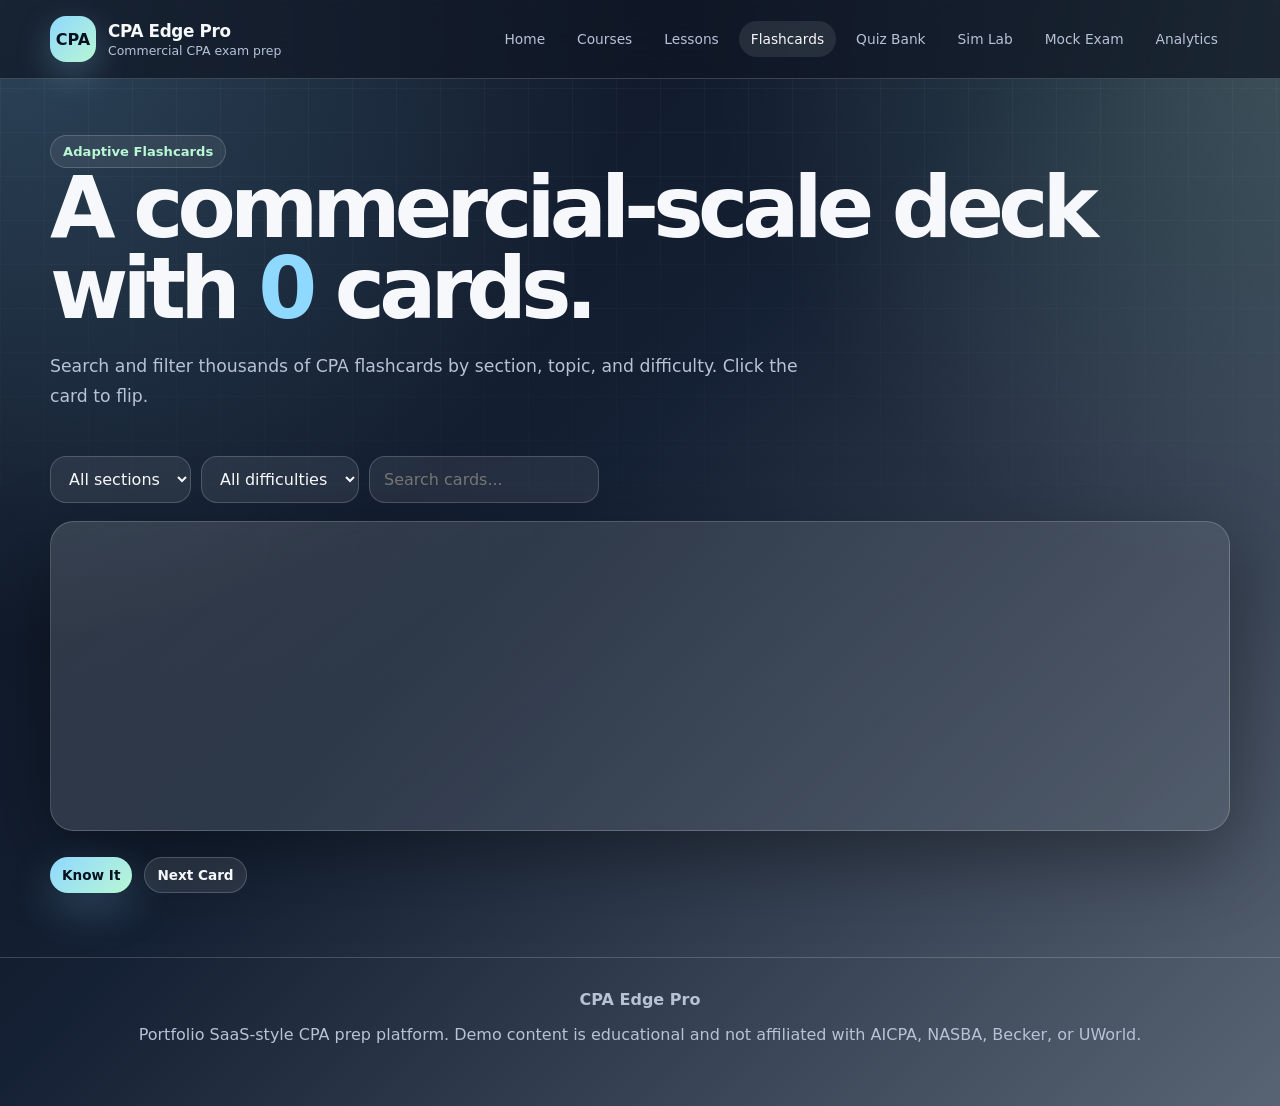
==== flashcards.html @ cbc44b8f "Add files via upload" ====
<!DOCTYPE html><html lang="en"><head><meta charset="UTF-8"><meta name="viewport" content="width=device-width, initial-scale=1.0"><title>Flashcards | CPA Edge Pro</title><link rel="stylesheet" href="styles.css"></head><body><header class="app-header"><div class="shell header-inner"><a class="brand" href="index.html"><span class="logo">CPA</span><div><h1>CPA Edge Pro</h1><p>Commercial CPA exam prep</p></div></a><nav><a href="index.html">Home</a><a href="courses.html">Courses</a><a href="lessons.html">Lessons</a><a href="flashcards.html">Flashcards</a><a href="quiz-bank.html">Quiz Bank</a><a href="simulations.html">Sim Lab</a><a href="mock-exam.html">Mock Exam</a><a href="analytics.html">Analytics</a></nav></div></header><main class="shell"><section class="page-hero"><div class="eyebrow">Adaptive Flashcards</div><h2>A commercial-scale deck with <span id="deckCount">0</span> cards.</h2><p>Search and filter thousands of CPA flashcards by section, topic, and difficulty. Click the card to flip.</p></section><div class="toolbar"><select id="cardSec" onchange="filterCards()"><option value="">All sections</option><option>FAR</option><option>AUD</option><option>REG</option><option>BAR</option><option>ISC</option><option>TCP</option></select><select id="cardDiff" onchange="filterCards()"><option value="">All difficulties</option><option>Foundation</option><option>Application</option><option>Exam Trap</option><option>Simulation</option></select><input id="cardSearch" class="input" placeholder="Search cards..." oninput="filterCards()"></div><section><article id="flashcard" class="card flashcard" onclick="flipCard()"><div><p class="muted" id="cardMeta"></p><h3 id="cardText"></h3></div></article><div class="controls"><button class="btn small" onclick="knowCard()">Know It</button><button class="btn small secondary" onclick="nextCard()">Next Card</button></div></section></main><footer class="footer"><div class="shell"><strong>CPA Edge Pro</strong><p>Portfolio SaaS-style CPA prep platform. Demo content is educational and not affiliated with AICPA, NASBA, Becker, or UWorld.</p></div></footer><script src="data/content.js"></script><script src="app.js"></script></body></html>
---- styles.css ----
:root{--bg:#101724;--bg2:#172233;--surface:rgba(255,255,255,.09);--surface2:rgba(255,255,255,.15);--border:rgba(255,255,255,.18);--text:#f6f8fb;--muted:#b7c2d6;--accent:#8fd8ff;--accent2:#b8f7d4;--gold:#ffe29a;--danger:#ff9fa3;--success:#9ef0c0;--shadow:0 24px 80px rgba(0,0,0,.38);--radius:24px}*{box-sizing:border-box}html{scroll-behavior:smooth}body{margin:0;font-family:Inter,ui-sans-serif,system-ui,-apple-system,BlinkMacSystemFont,"Segoe UI",sans-serif;color:var(--text);background:radial-gradient(circle at top left,rgba(143,216,255,.26),transparent 38%),radial-gradient(circle at top right,rgba(184,247,212,.18),transparent 34%),linear-gradient(135deg,#0c1220 0%,#142033 45%,#eef5ff 220%);min-height:100vh}body:before{content:"";position:fixed;inset:0;background-image:linear-gradient(rgba(255,255,255,.035) 1px,transparent 1px),linear-gradient(90deg,rgba(255,255,255,.035) 1px,transparent 1px);background-size:44px 44px;pointer-events:none;mask-image:linear-gradient(to bottom,#000,transparent 75%)}a{color:inherit;text-decoration:none}button,select,textarea,input{font:inherit}.shell{width:min(1180px,calc(100% - 32px));margin:auto}.app-header{position:sticky;top:0;z-index:20;backdrop-filter:blur(22px);background:rgba(16,23,36,.72);border-bottom:1px solid var(--border)}.header-inner{min-height:78px;display:flex;align-items:center;justify-content:space-between;gap:18px}.brand{display:flex;align-items:center;gap:12px}.logo{width:46px;height:46px;display:grid;place-items:center;border-radius:16px;background:linear-gradient(135deg,var(--accent),var(--accent2));color:#08111f;font-weight:900;box-shadow:0 12px 34px rgba(143,216,255,.28)}.brand h1{margin:0;font-size:1.05rem;letter-spacing:-.02em}.brand p{margin:2px 0 0;color:var(--muted);font-size:.78rem}nav{display:flex;gap:8px;flex-wrap:wrap;justify-content:flex-end}nav a{padding:10px 12px;color:var(--muted);border-radius:999px;font-size:.86rem}nav a:hover,nav a.active{background:var(--surface);color:var(--text)}.hero{padding:86px 0 44px;display:grid;grid-template-columns:1.1fr .9fr;gap:34px;align-items:center}.eyebrow,.pill{width:fit-content;padding:8px 12px;border:1px solid var(--border);border-radius:999px;color:var(--accent2);background:rgba(255,255,255,.07);font-size:.82rem;font-weight:800}.hero h2,.page-hero h2{margin:0;font-size:clamp(2.4rem,7vw,5.3rem);line-height:.95;letter-spacing:-.07em}.hero h2 span,.page-hero h2 span{color:var(--accent)}.hero-copy,.page-hero p{color:var(--muted);font-size:1.08rem;line-height:1.75;max-width:760px;margin:22px 0 0}.hero-actions,.controls{display:flex;gap:12px;flex-wrap:wrap;margin-top:26px}.btn{border:0;cursor:pointer;border-radius:999px;padding:12px 18px;color:#08111f;background:linear-gradient(135deg,var(--accent),var(--accent2));font-weight:850;box-shadow:0 16px 44px rgba(143,216,255,.24);transition:transform .18s ease,opacity .18s ease}.btn:hover{transform:translateY(-2px)}.btn.secondary{color:var(--text);background:var(--surface);border:1px solid var(--border);box-shadow:none}.btn.danger{background:rgba(255,159,163,.16);color:var(--text);border:1px solid rgba(255,159,163,.35);box-shadow:none}.btn.small{padding:9px 12px;font-size:.85rem}.hero-panel,.card{border:1px solid var(--border);border-radius:var(--radius);background:linear-gradient(145deg,rgba(255,255,255,.14),rgba(255,255,255,.06));box-shadow:var(--shadow);padding:22px}.score-ring{width:210px;height:210px;border-radius:50%;margin:12px auto 24px;display:grid;place-items:center;background:conic-gradient(var(--accent2) 0 82%,rgba(255,255,255,.12) 82% 100%);position:relative}.score-ring:before{content:"";width:158px;height:158px;border-radius:50%;background:#111a2a;position:absolute}.score-ring strong{position:relative;font-size:3rem;letter-spacing:-.06em}.panel-list{display:grid;gap:10px}.panel-list div{display:flex;justify-content:space-between;gap:14px;border:1px solid var(--border);background:rgba(255,255,255,.07);border-radius:16px;padding:12px;color:var(--muted)}.panel-list strong{color:var(--text)}.page-hero{padding:56px 0 26px}.section-title{display:flex;align-items:end;justify-content:space-between;gap:16px;margin:48px 0 18px}.section-title h2{margin:0;font-size:clamp(1.6rem,3vw,2.5rem);letter-spacing:-.04em}.section-title p,.muted,p.small{margin:6px 0 0;color:var(--muted);line-height:1.65}.grid{display:grid;gap:16px}.grid.four{grid-template-columns:repeat(4,1fr)}.grid.three{grid-template-columns:repeat(3,1fr)}.grid.two{grid-template-columns:repeat(2,1fr)}.metric h3{font-size:2rem;margin:.3rem 0;letter-spacing:-.05em}.progress-track{height:10px;background:rgba(255,255,255,.11);border-radius:999px;overflow:hidden;margin-top:14px}.progress-fill{height:100%;width:var(--value);background:linear-gradient(90deg,var(--accent),var(--accent2),var(--gold));border-radius:inherit}.toolbar{display:flex;gap:10px;flex-wrap:wrap;margin:18px 0}.input,select,textarea{border:1px solid var(--border);border-radius:16px;background:rgba(255,255,255,.08);color:var(--text);padding:12px 14px}select option{color:#111}.table{width:100%;border-collapse:collapse;overflow:hidden;border-radius:18px}.table th,.table td{text-align:left;padding:13px;border-bottom:1px solid var(--border);vertical-align:top}.table th{color:var(--accent2);font-size:.82rem;text-transform:uppercase;letter-spacing:.08em}.flashcard{min-height:310px;display:grid;place-items:center;text-align:center;cursor:pointer}.flashcard h3{font-size:clamp(1.8rem,4vw,3.2rem);line-height:1.15;letter-spacing:-.05em;max-width:950px}.option{width:100%;text-align:left;margin-top:10px;padding:14px;border-radius:16px;border:1px solid var(--border);background:rgba(255,255,255,.07);color:var(--text);cursor:pointer}.option.correct{border-color:rgba(158,240,192,.75);background:rgba(158,240,192,.16)}.option.incorrect{border-color:rgba(255,159,163,.75);background:rgba(255,159,163,.14)}.lesson-layout,.exam-layout{display:grid;grid-template-columns:300px 1fr;gap:16px}.side{display:grid;gap:10px;align-self:start;position:sticky;top:100px}.tab{border:1px solid var(--border);background:rgba(255,255,255,.07);color:var(--text);text-align:left;padding:14px;border-radius:16px;cursor:pointer}.tab.active{background:linear-gradient(135deg,rgba(143,216,255,.24),rgba(184,247,212,.14));border-color:rgba(143,216,255,.55)}.reader p,.solution{color:var(--muted);line-height:1.85}.callout{border-left:4px solid var(--accent2);background:rgba(184,247,212,.09);border-radius:14px;padding:14px 16px;margin:16px 0}.solution{display:none}.solution.show{display:block}.sim-grid{display:grid;grid-template-columns:.9fr 1.1fr;gap:16px}textarea{width:100%;min-height:280px;resize:vertical}.timer{font-size:3rem;font-weight:950;letter-spacing:-.06em}.footer{margin-top:64px;padding:32px 0 46px;color:var(--muted);text-align:center;border-top:1px solid var(--border)}.badge{display:inline-flex;padding:6px 9px;border-radius:999px;border:1px solid var(--border);background:rgba(255,255,255,.07);color:var(--muted);font-size:.78rem;margin:3px}.hidden{display:none!important}@media(max-width:920px){.hero,.lesson-layout,.exam-layout,.sim-grid{grid-template-columns:1fr}.grid.four,.grid.three,.grid.two{grid-template-columns:1fr 1fr}.side{position:static}.header-inner{align-items:flex-start;flex-direction:column;padding:14px 0}nav{justify-content:flex-start}}@media(max-width:640px){.grid.four,.grid.three,.grid.two{grid-template-columns:1fr}.hero{padding-top:42px}}@media print{.app-header,.hero-actions,.controls,.toolbar,nav{display:none}body{background:#fff;color:#000}.card{border:1px solid #ddd;color:#000;background:#fff;box-shadow:none}.muted,p.small,.reader p{color:#222}}
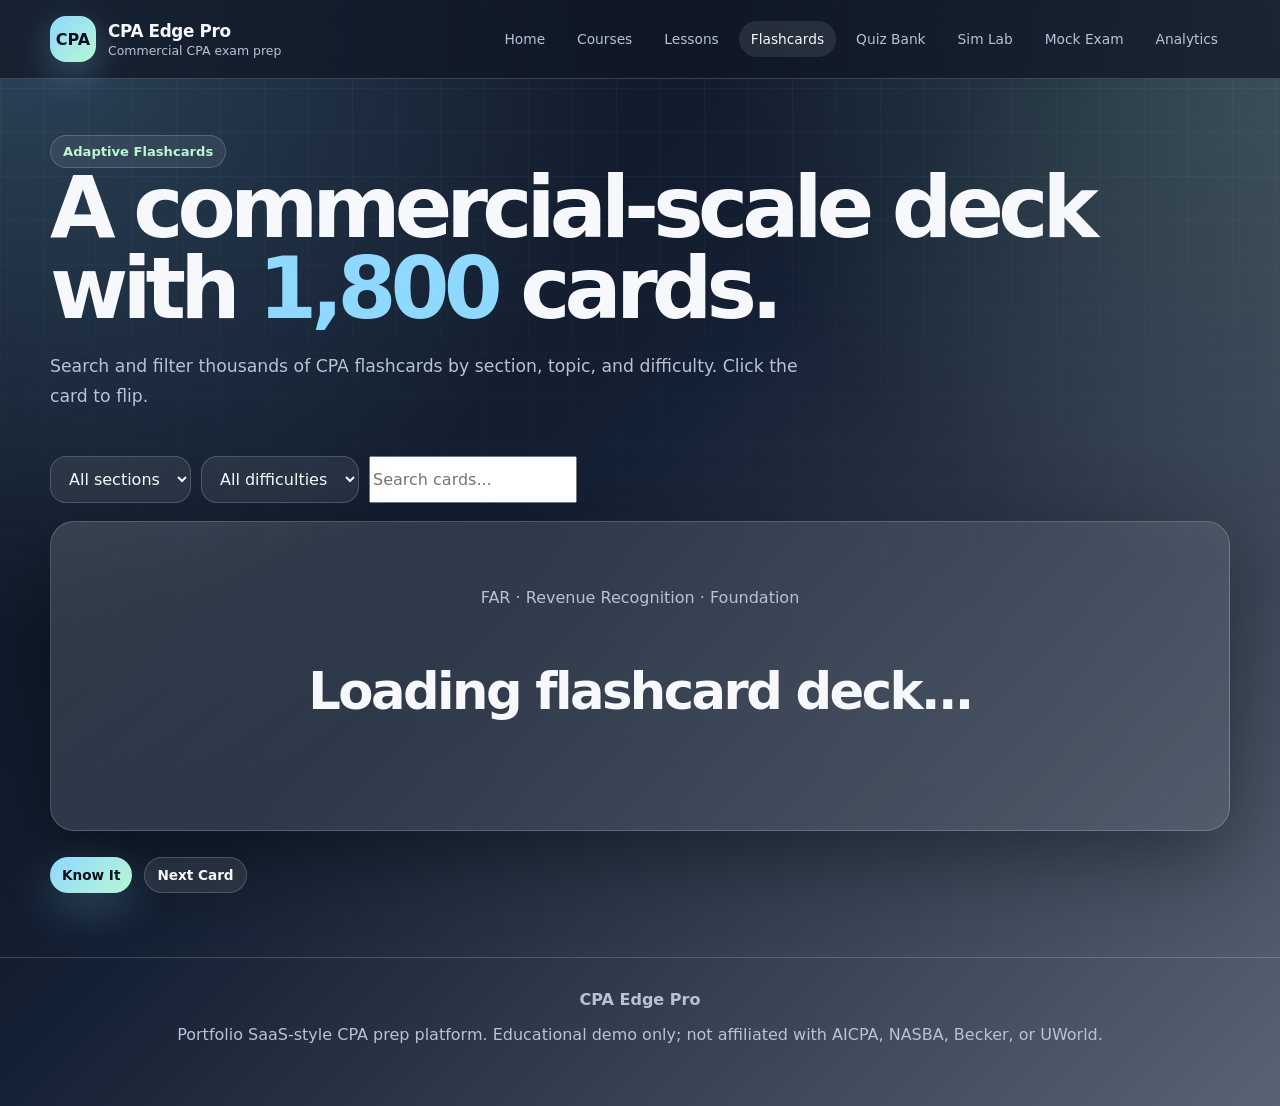
==== commit 89248f60: "Add files via upload" ====
--- a/flashcards.html
+++ b/flashcards.html
@@ -1 +1 @@
-<!DOCTYPE html><html lang="en"><head><meta charset="UTF-8"><meta name="viewport" content="width=device-width, initial-scale=1.0"><title>Flashcards | CPA Edge Pro</title><link rel="stylesheet" href="styles.css"></head><body><header class="app-header"><div class="shell header-inner"><a class="brand" href="index.html"><span class="logo">CPA</span><div><h1>CPA Edge Pro</h1><p>Commercial CPA exam prep</p></div></a><nav><a href="index.html">Home</a><a href="courses.html">Courses</a><a href="lessons.html">Lessons</a><a href="flashcards.html">Flashcards</a><a href="quiz-bank.html">Quiz Bank</a><a href="simulations.html">Sim Lab</a><a href="mock-exam.html">Mock Exam</a><a href="analytics.html">Analytics</a></nav></div></header><main class="shell"><section class="page-hero"><div class="eyebrow">Adaptive Flashcards</div><h2>A commercial-scale deck with <span id="deckCount">0</span> cards.</h2><p>Search and filter thousands of CPA flashcards by section, topic, and difficulty. Click the card to flip.</p></section><div class="toolbar"><select id="cardSec" onchange="filterCards()"><option value="">All sections</option><option>FAR</option><option>AUD</option><option>REG</option><option>BAR</option><option>ISC</option><option>TCP</option></select><select id="cardDiff" onchange="filterCards()"><option value="">All difficulties</option><option>Foundation</option><option>Application</option><option>Exam Trap</option><option>Simulation</option></select><input id="cardSearch" class="input" placeholder="Search cards..." oninput="filterCards()"></div><section><article id="flashcard" class="card flashcard" onclick="flipCard()"><div><p class="muted" id="cardMeta"></p><h3 id="cardText"></h3></div></article><div class="controls"><button class="btn small" onclick="knowCard()">Know It</button><button class="btn small secondary" onclick="nextCard()">Next Card</button></div></section></main><footer class="footer"><div class="shell"><strong>CPA Edge Pro</strong><p>Portfolio SaaS-style CPA prep platform. Demo content is educational and not affiliated with AICPA, NASBA, Becker, or UWorld.</p></div></footer><script src="data/content.js"></script><script src="app.js"></script></body></html>+<!DOCTYPE html><html lang="en"><head><meta charset="UTF-8"><meta name="viewport" content="width=device-width, initial-scale=1.0"><title>Flashcards | CPA Edge Pro</title><link rel="stylesheet" href="styles.css"></head><body><header class="app-header"><div class="shell header-inner"><a class="brand" href="index.html"><span class="logo">CPA</span><div><h1>CPA Edge Pro</h1><p>Commercial CPA exam prep</p></div></a><nav><a href="index.html">Home</a><a href="courses.html">Courses</a><a href="lessons.html">Lessons</a><a href="flashcards.html">Flashcards</a><a href="quiz-bank.html">Quiz Bank</a><a href="simulations.html">Sim Lab</a><a href="mock-exam.html">Mock Exam</a><a href="analytics.html">Analytics</a></nav></div></header><main class="shell"><section class="page-hero"><div class="eyebrow">Adaptive Flashcards</div><h2>A commercial-scale deck with <span id="deckCount">1,800</span> cards.</h2><p>Search and filter thousands of CPA flashcards by section, topic, and difficulty. Click the card to flip.</p></section><div class="toolbar"><select id="cardSec" onchange="filterCards()"><option value="">All sections</option><option>FAR</option><option>AUD</option><option>REG</option><option>BAR</option><option>ISC</option><option>TCP</option></select><select id="cardDiff" onchange="filterCards()"><option value="">All difficulties</option><option>Foundation</option><option>Application</option><option>Exam Trap</option><option>Simulation</option></select><input id="cardSearch" placeholder="Search cards..." oninput="filterCards()"></div><section><article id="flashcard" class="card flashcard" onclick="flipCard()"><div><p class="muted" id="cardMeta">FAR · Revenue Recognition · Foundation</p><h3 id="cardText">Loading flashcard deck...</h3></div></article><div class="controls"><button class="btn small" onclick="knowCard()">Know It</button><button class="btn small secondary" onclick="nextCard()">Next Card</button></div></section></main><footer class="footer"><div class="shell"><strong>CPA Edge Pro</strong><p>Portfolio SaaS-style CPA prep platform. Educational demo only; not affiliated with AICPA, NASBA, Becker, or UWorld.</p></div></footer><script src="data/content.js"></script><script src="app.js"></script></body></html>
